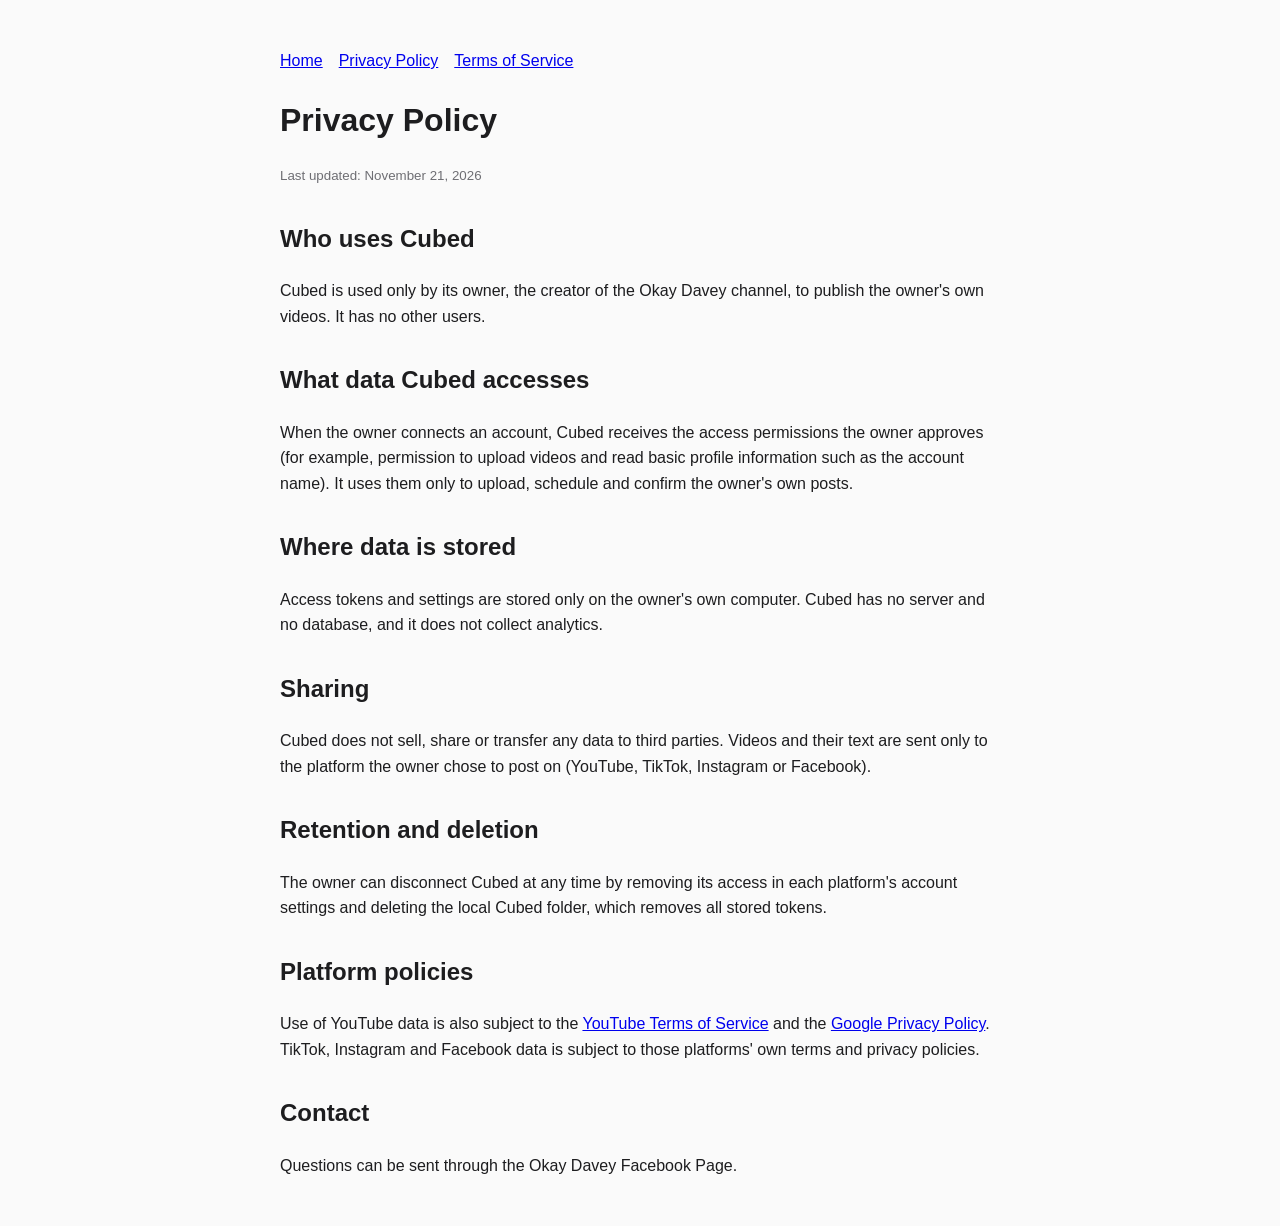
==== privacy.html @ 9a9030f1 "Cubed site: home, privacy policy, terms Co-Authored-By: Claude Opus 5.5 <noreply@anthropic.com>" ====
<!doctype html><html lang="en"><head><meta charset="utf-8"><meta name="viewport" content="width=device-width,initial-scale=1"><meta name="robots" content="noindex,nofollow">
<title>Cubed – Privacy Policy</title><link rel="stylesheet" href="style.css"></head><body>
<nav><a href="index.html">Home</a><a href="privacy.html">Privacy Policy</a><a href="terms.html">Terms of Service</a></nav>
<h1>Privacy Policy</h1><p><small>Last updated: November 21, 2026</small></p>
<h2>Who uses Cubed</h2><p>Cubed is used only by its owner, the creator of the Okay Davey channel, to publish the owner's own videos. It has no other users.</p>
<h2>What data Cubed accesses</h2><p>When the owner connects an account, Cubed receives the access permissions the owner approves (for example, permission to upload videos and read basic profile information such as the account name). It uses them only to upload, schedule and confirm the owner's own posts.</p>
<h2>Where data is stored</h2><p>Access tokens and settings are stored only on the owner's own computer. Cubed has no server and no database, and it does not collect analytics.</p>
<h2>Sharing</h2><p>Cubed does not sell, share or transfer any data to third parties. Videos and their text are sent only to the platform the owner chose to post on (YouTube, TikTok, Instagram or Facebook).</p>
<h2>Retention and deletion</h2><p>The owner can disconnect Cubed at any time by removing its access in each platform's account settings and deleting the local Cubed folder, which removes all stored tokens.</p>
<h2>Platform policies</h2><p>Use of YouTube data is also subject to the <a href="https://www.youtube.com/t/terms">YouTube Terms of Service</a> and the <a href="https://policies.google.com/privacy">Google Privacy Policy</a>. TikTok, Instagram and Facebook data is subject to those platforms' own terms and privacy policies.</p>
<h2>Contact</h2><p>Questions can be sent through the Okay Davey Facebook Page.</p>
</body></html>
---- style.css ----
body{font-family:-apple-system,Segoe UI,Helvetica,Arial,sans-serif;max-width:720px;margin:48px auto;padding:0 20px;line-height:1.6;color:#1d1d1f;background:#fafafa}
h1{font-size:2rem;margin-bottom:.2rem}h2{margin-top:2rem}nav a{margin-right:16px}small{color:#6e6e73}
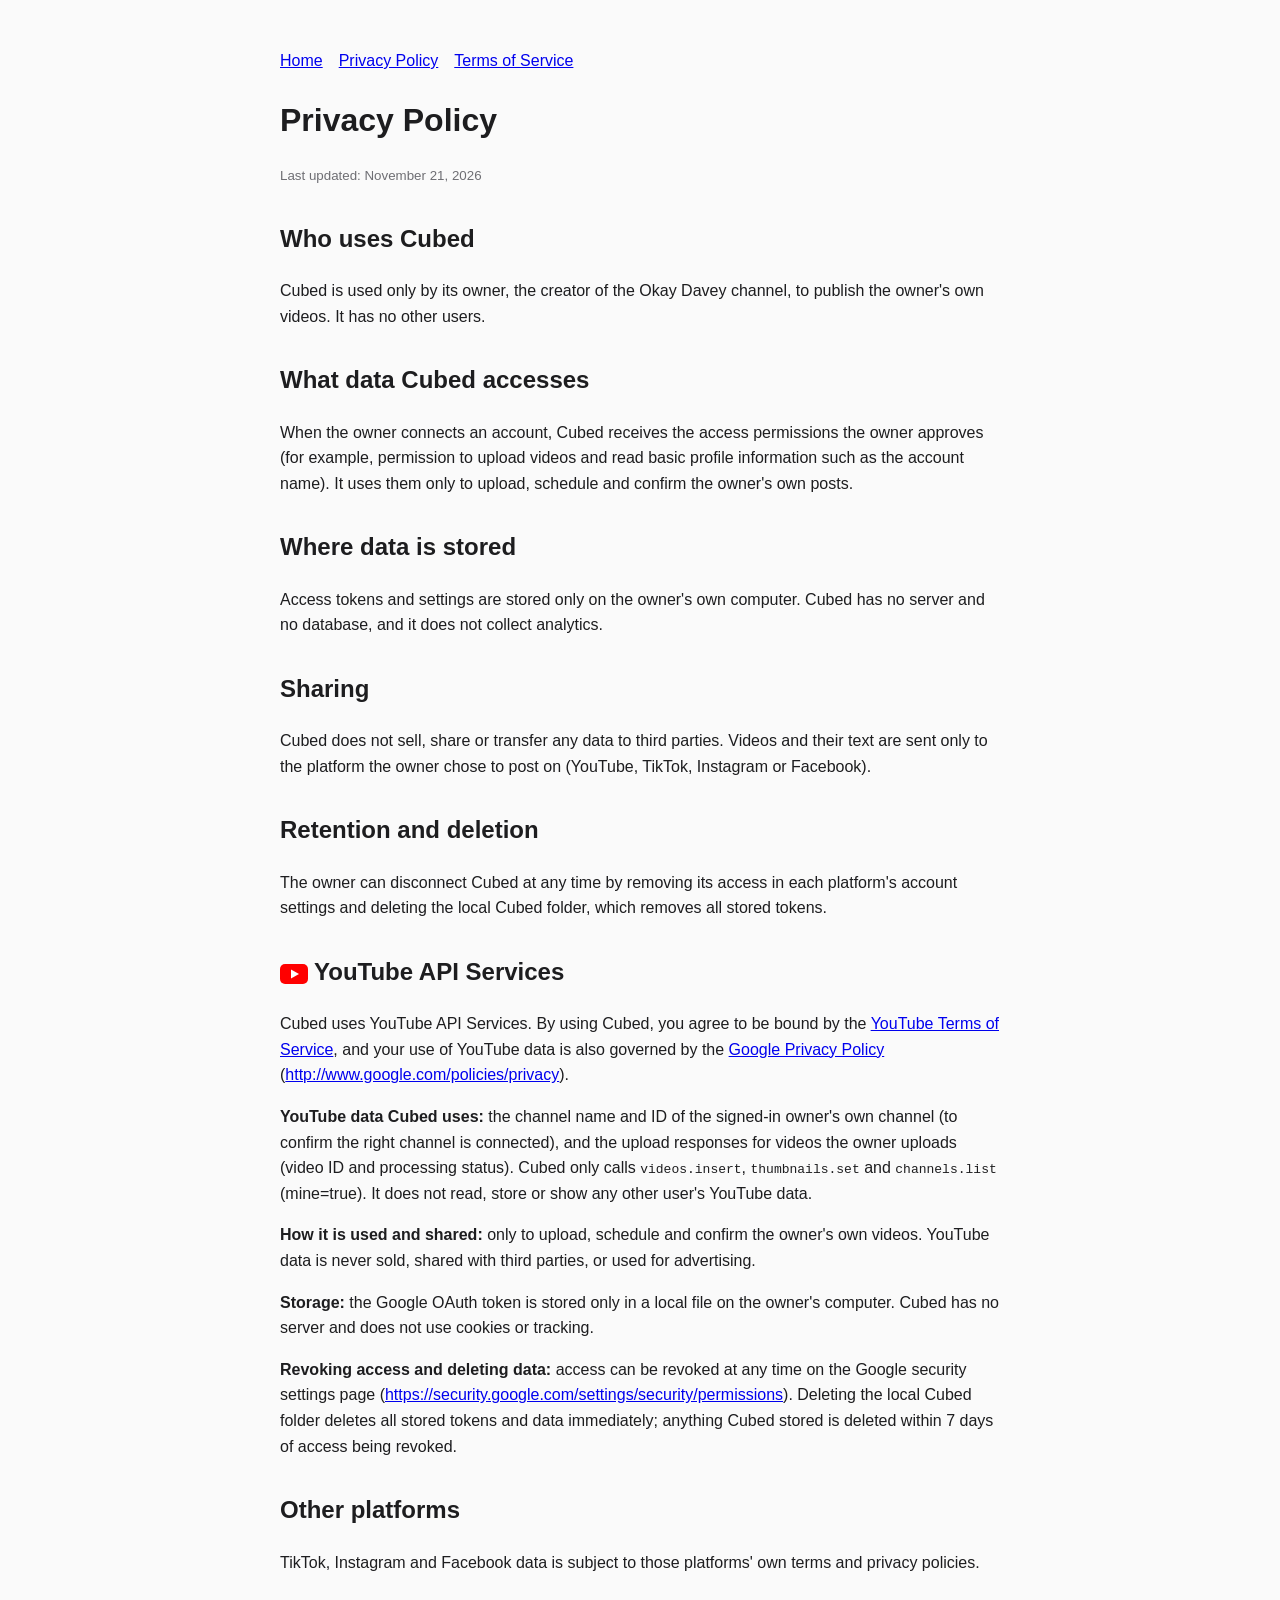
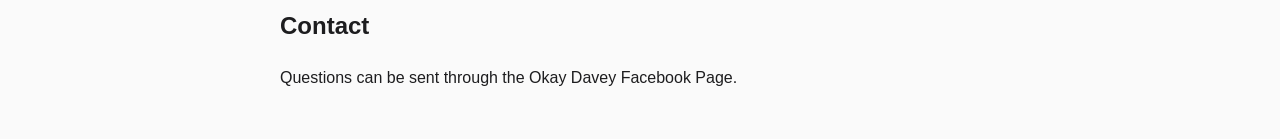
==== commit 504f7155: "Add YouTube API Services sections for the API audit Co-Authored-By: Claude Opus 5.5 <noreply@anthrop" ====
--- a/privacy.html
+++ b/privacy.html
@@ -7,6 +7,12 @@
 <h2>Where data is stored</h2><p>Access tokens and settings are stored only on the owner's own computer. Cubed has no server and no database, and it does not collect analytics.</p>
 <h2>Sharing</h2><p>Cubed does not sell, share or transfer any data to third parties. Videos and their text are sent only to the platform the owner chose to post on (YouTube, TikTok, Instagram or Facebook).</p>
 <h2>Retention and deletion</h2><p>The owner can disconnect Cubed at any time by removing its access in each platform's account settings and deleting the local Cubed folder, which removes all stored tokens.</p>
-<h2>Platform policies</h2><p>Use of YouTube data is also subject to the <a href="https://www.youtube.com/t/terms">YouTube Terms of Service</a> and the <a href="https://policies.google.com/privacy">Google Privacy Policy</a>. TikTok, Instagram and Facebook data is subject to those platforms' own terms and privacy policies.</p>
+<h2><svg width="28" height="20" viewBox="0 0 28 20" aria-label="YouTube" style="vertical-align:-4px;margin-right:6px"><rect width="28" height="20" rx="5" fill="#FF0000"/><path d="M11 5.5v9l8-4.5z" fill="#fff"/></svg>YouTube API Services</h2>
+<p>Cubed uses YouTube API Services. By using Cubed, you agree to be bound by the <a href="https://www.youtube.com/t/terms">YouTube Terms of Service</a>, and your use of YouTube data is also governed by the <a href="https://policies.google.com/privacy">Google Privacy Policy</a> (<a href="http://www.google.com/policies/privacy">http://www.google.com/policies/privacy</a>).</p>
+<p><strong>YouTube data Cubed uses:</strong> the channel name and ID of the signed-in owner's own channel (to confirm the right channel is connected), and the upload responses for videos the owner uploads (video ID and processing status). Cubed only calls <code>videos.insert</code>, <code>thumbnails.set</code> and <code>channels.list</code> (mine=true). It does not read, store or show any other user's YouTube data.</p>
+<p><strong>How it is used and shared:</strong> only to upload, schedule and confirm the owner's own videos. YouTube data is never sold, shared with third parties, or used for advertising.</p>
+<p><strong>Storage:</strong> the Google OAuth token is stored only in a local file on the owner's computer. Cubed has no server and does not use cookies or tracking.</p>
+<p><strong>Revoking access and deleting data:</strong> access can be revoked at any time on the Google security settings page (<a href="https://security.google.com/settings/security/permissions">https://security.google.com/settings/security/permissions</a>). Deleting the local Cubed folder deletes all stored tokens and data immediately; anything Cubed stored is deleted within 7 days of access being revoked.</p>
+<h2>Other platforms</h2><p>TikTok, Instagram and Facebook data is subject to those platforms' own terms and privacy policies.</p>
 <h2>Contact</h2><p>Questions can be sent through the Okay Davey Facebook Page.</p>
 </body></html>
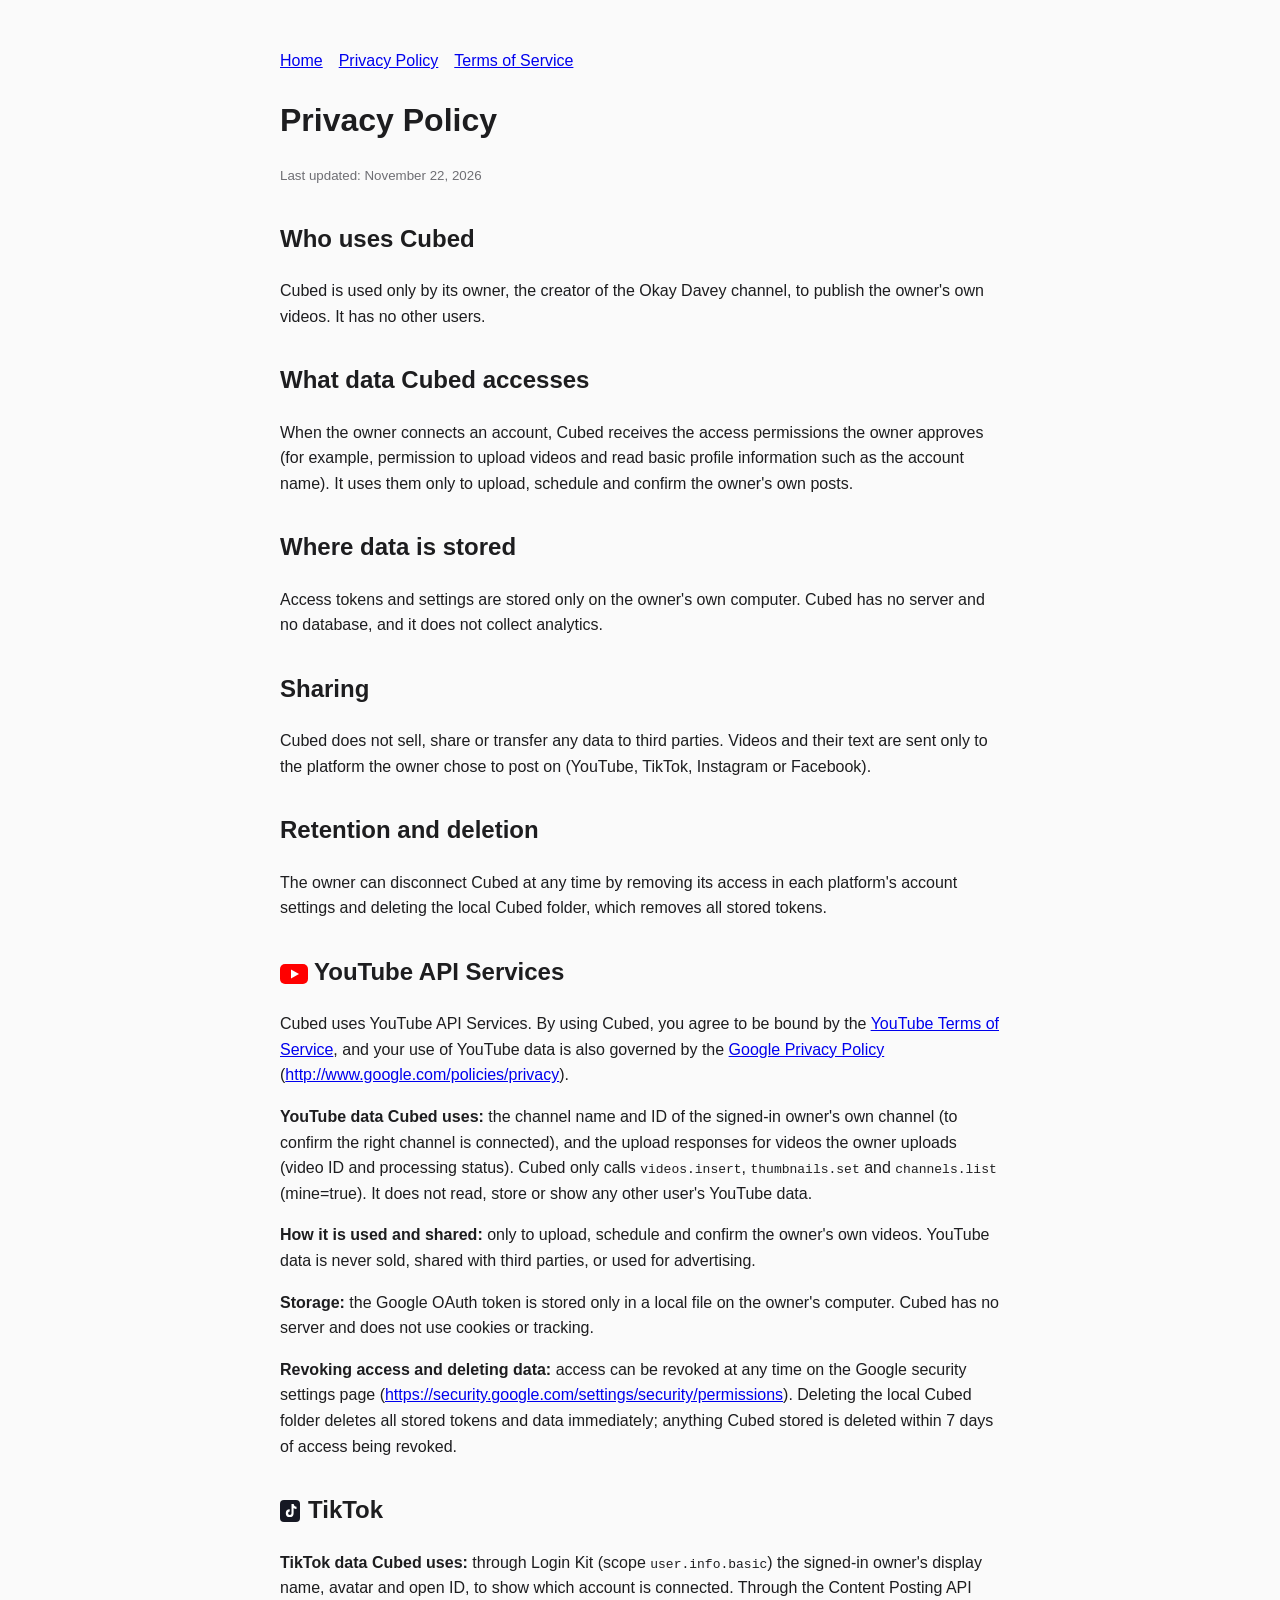
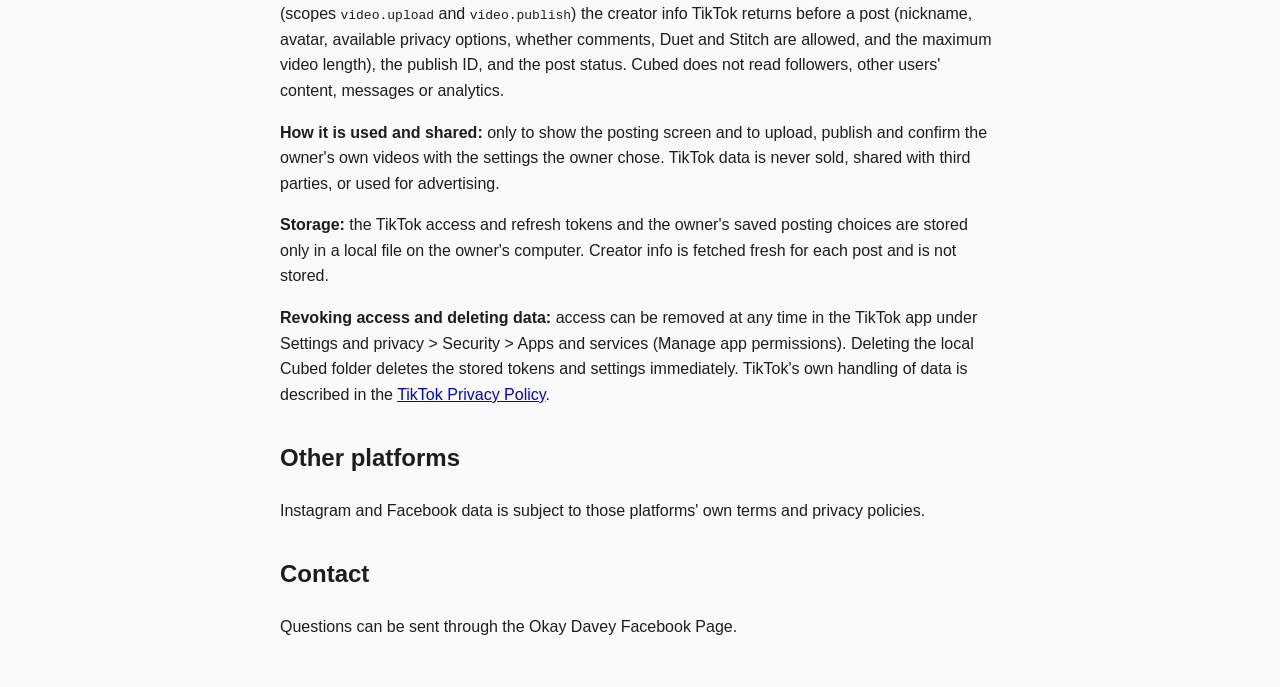
==== commit 83c66388: "Add TikTok Login Kit and Content Posting API sections Co-Authored-By: Claude Opus 5.5 <noreply@anthr" ====
--- a/privacy.html
+++ b/privacy.html
@@ -1,7 +1,7 @@
 <!doctype html><html lang="en"><head><meta charset="utf-8"><meta name="viewport" content="width=device-width,initial-scale=1"><meta name="robots" content="noindex,nofollow">
 <title>Cubed – Privacy Policy</title><link rel="stylesheet" href="style.css"></head><body>
 <nav><a href="index.html">Home</a><a href="privacy.html">Privacy Policy</a><a href="terms.html">Terms of Service</a></nav>
-<h1>Privacy Policy</h1><p><small>Last updated: November 21, 2026</small></p>
+<h1>Privacy Policy</h1><p><small>Last updated: November 22, 2026</small></p>
 <h2>Who uses Cubed</h2><p>Cubed is used only by its owner, the creator of the Okay Davey channel, to publish the owner's own videos. It has no other users.</p>
 <h2>What data Cubed accesses</h2><p>When the owner connects an account, Cubed receives the access permissions the owner approves (for example, permission to upload videos and read basic profile information such as the account name). It uses them only to upload, schedule and confirm the owner's own posts.</p>
 <h2>Where data is stored</h2><p>Access tokens and settings are stored only on the owner's own computer. Cubed has no server and no database, and it does not collect analytics.</p>
@@ -13,6 +13,11 @@
 <p><strong>How it is used and shared:</strong> only to upload, schedule and confirm the owner's own videos. YouTube data is never sold, shared with third parties, or used for advertising.</p>
 <p><strong>Storage:</strong> the Google OAuth token is stored only in a local file on the owner's computer. Cubed has no server and does not use cookies or tracking.</p>
 <p><strong>Revoking access and deleting data:</strong> access can be revoked at any time on the Google security settings page (<a href="https://security.google.com/settings/security/permissions">https://security.google.com/settings/security/permissions</a>). Deleting the local Cubed folder deletes all stored tokens and data immediately; anything Cubed stored is deleted within 7 days of access being revoked.</p>
-<h2>Other platforms</h2><p>TikTok, Instagram and Facebook data is subject to those platforms' own terms and privacy policies.</p>
+<h2><svg width="20" height="22" viewBox="0 0 20 22" aria-label="TikTok" style="vertical-align:-4px;margin-right:8px"><rect width="20" height="22" rx="4" fill="#161823"/><path d="M11.5 4h2.2c.2 1.5 1.2 2.6 2.8 2.8v2.2c-1.1 0-2.1-.3-2.9-.9v5.1a3.9 3.9 0 1 1-3.9-3.9v2.2a1.7 1.7 0 1 0 1.8 1.7z" fill="#fff"/></svg>TikTok</h2>
+<p><strong>TikTok data Cubed uses:</strong> through Login Kit (scope <code>user.info.basic</code>) the signed-in owner's display name, avatar and open ID, to show which account is connected. Through the Content Posting API (scopes <code>video.upload</code> and <code>video.publish</code>) the creator info TikTok returns before a post (nickname, avatar, available privacy options, whether comments, Duet and Stitch are allowed, and the maximum video length), the publish ID, and the post status. Cubed does not read followers, other users' content, messages or analytics.</p>
+<p><strong>How it is used and shared:</strong> only to show the posting screen and to upload, publish and confirm the owner's own videos with the settings the owner chose. TikTok data is never sold, shared with third parties, or used for advertising.</p>
+<p><strong>Storage:</strong> the TikTok access and refresh tokens and the owner's saved posting choices are stored only in a local file on the owner's computer. Creator info is fetched fresh for each post and is not stored.</p>
+<p><strong>Revoking access and deleting data:</strong> access can be removed at any time in the TikTok app under Settings and privacy &gt; Security &gt; Apps and services (Manage app permissions). Deleting the local Cubed folder deletes the stored tokens and settings immediately. TikTok's own handling of data is described in the <a href="https://www.tiktok.com/legal/page/row/privacy-policy/en">TikTok Privacy Policy</a>.</p>
+<h2>Other platforms</h2><p>Instagram and Facebook data is subject to those platforms' own terms and privacy policies.</p>
 <h2>Contact</h2><p>Questions can be sent through the Okay Davey Facebook Page.</p>
 </body></html>
